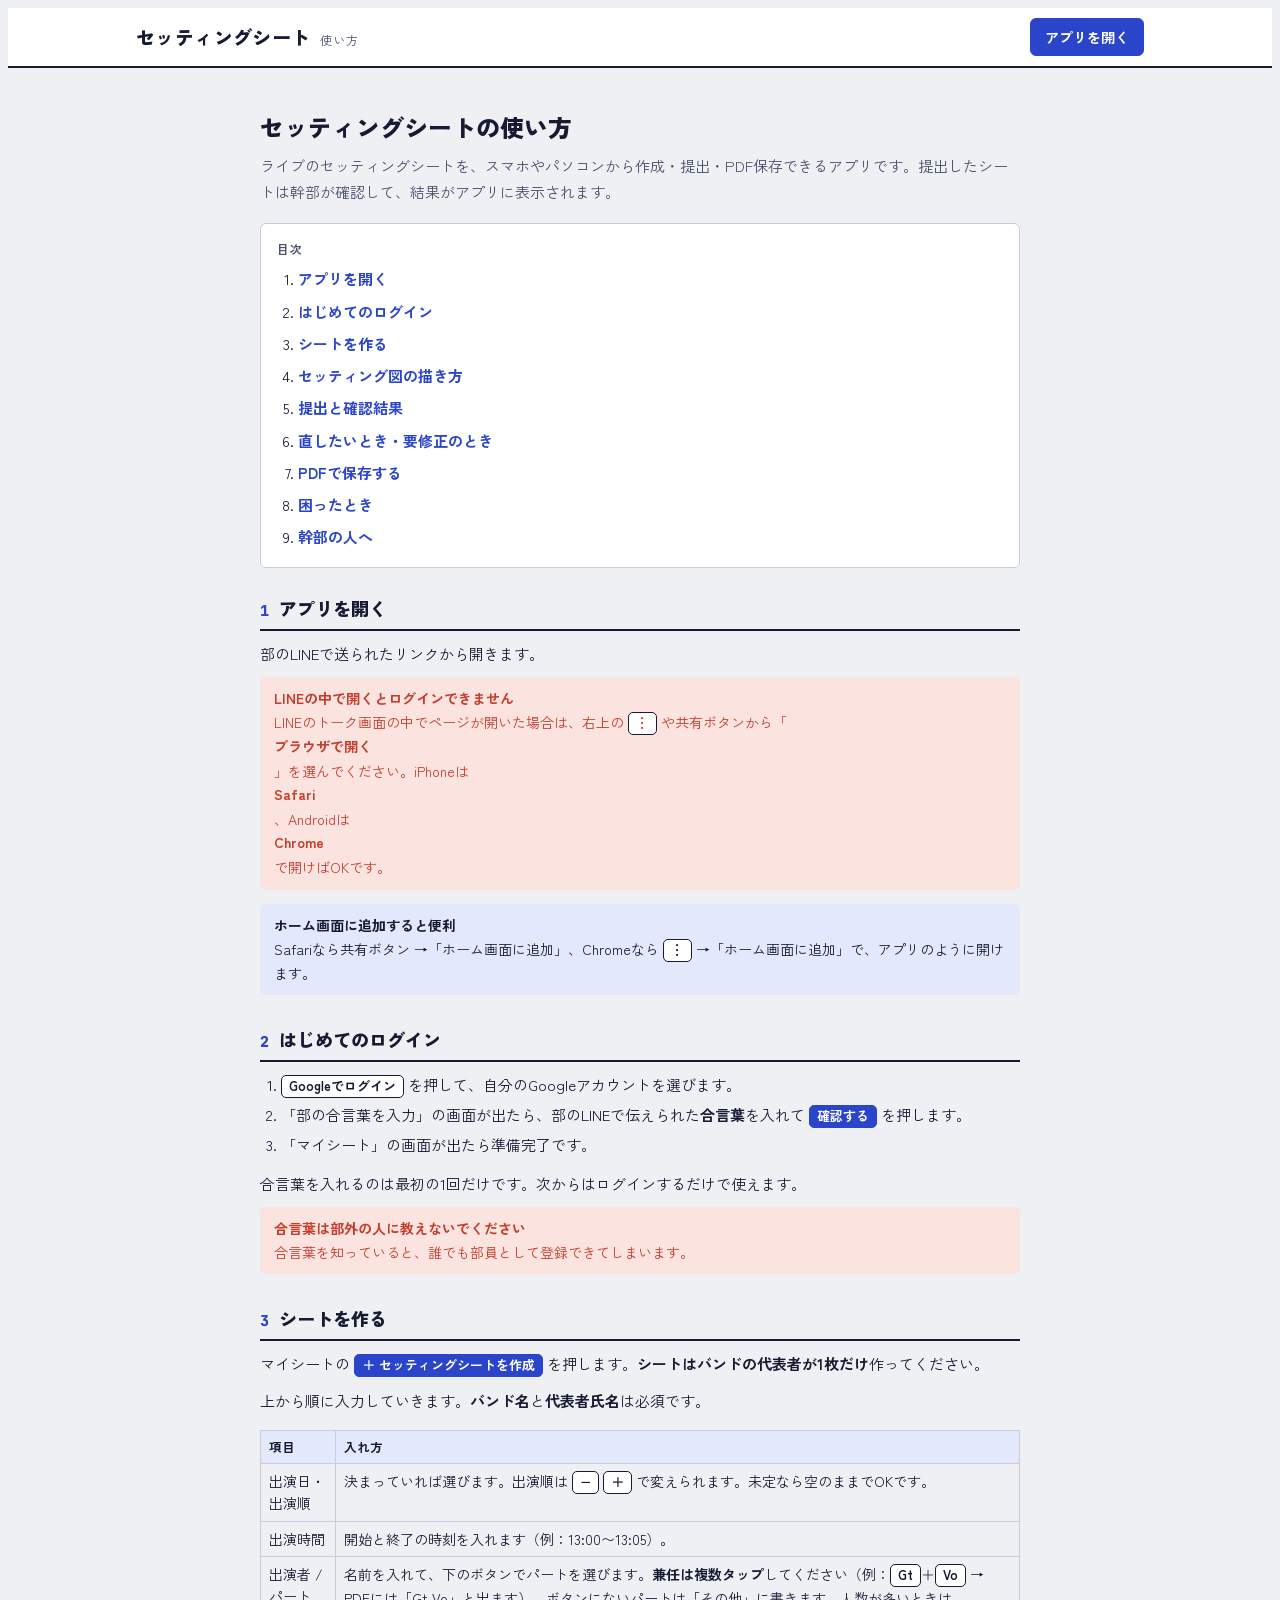
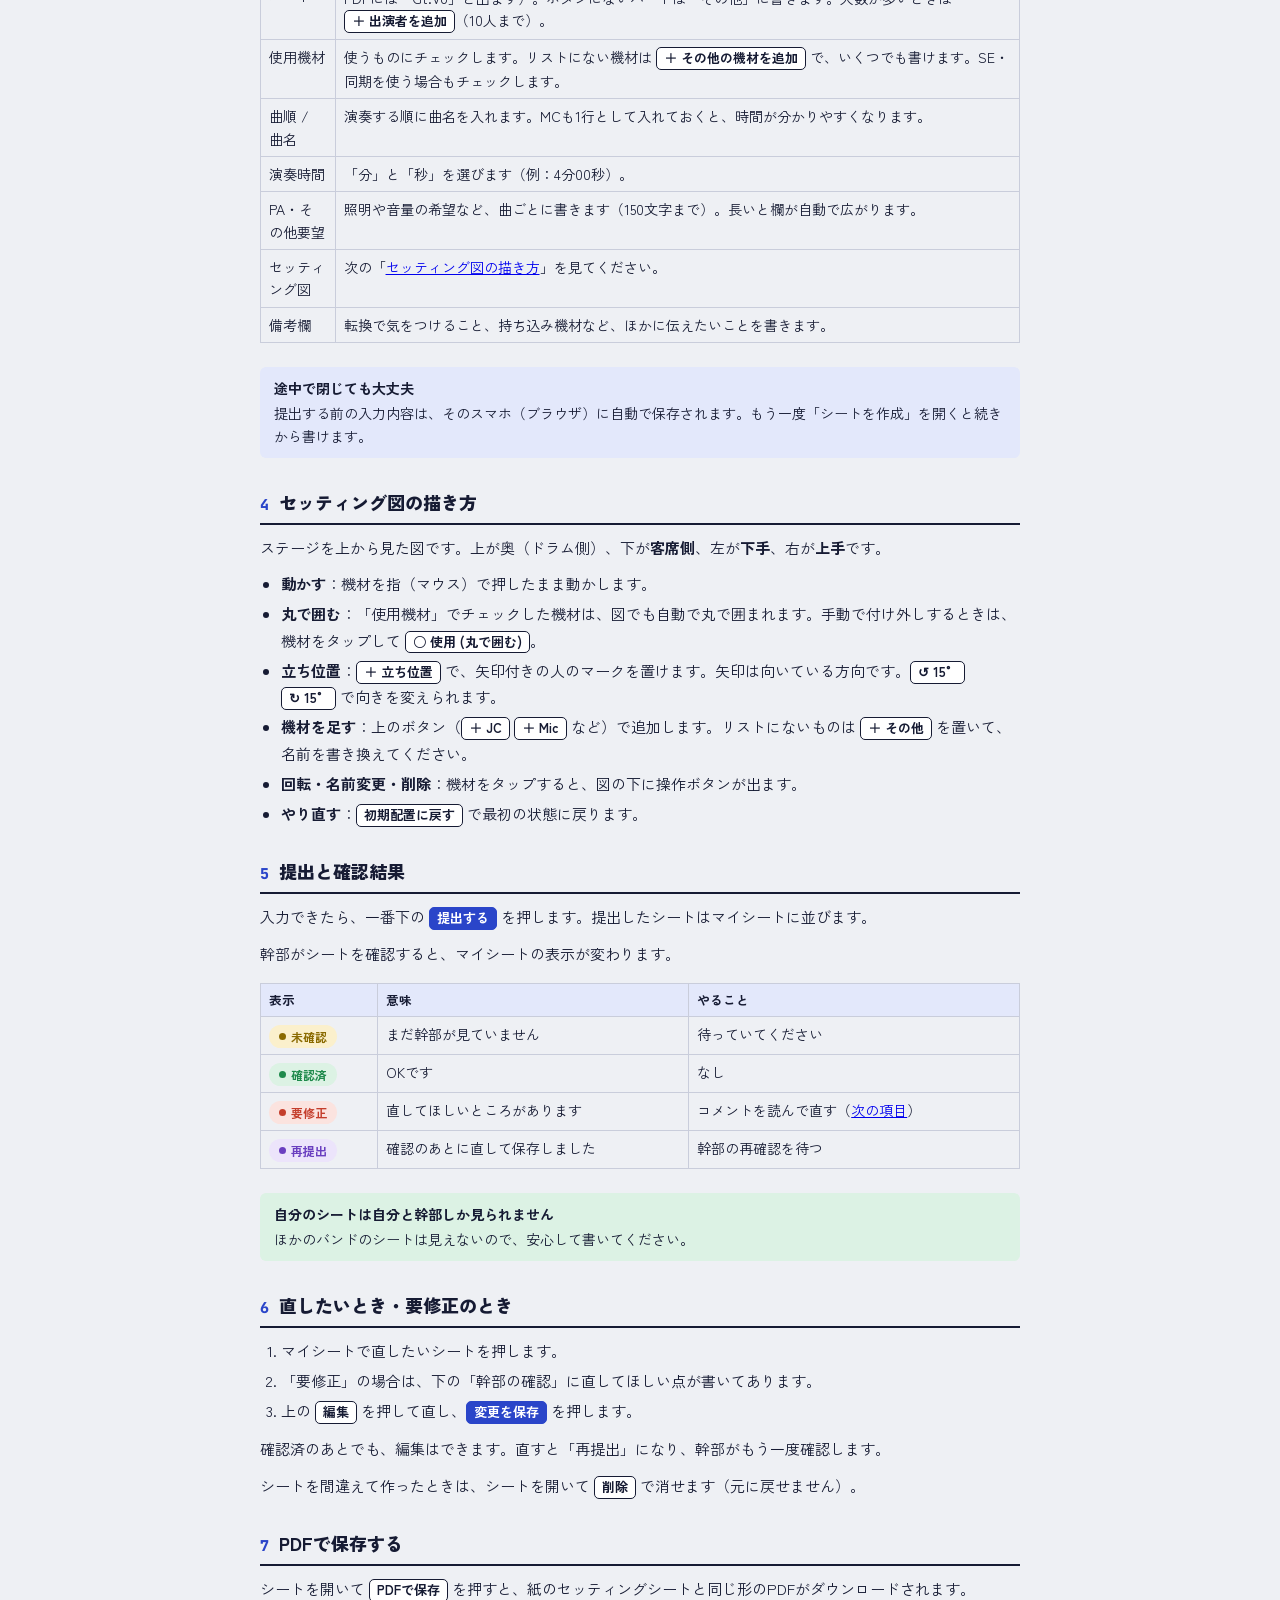
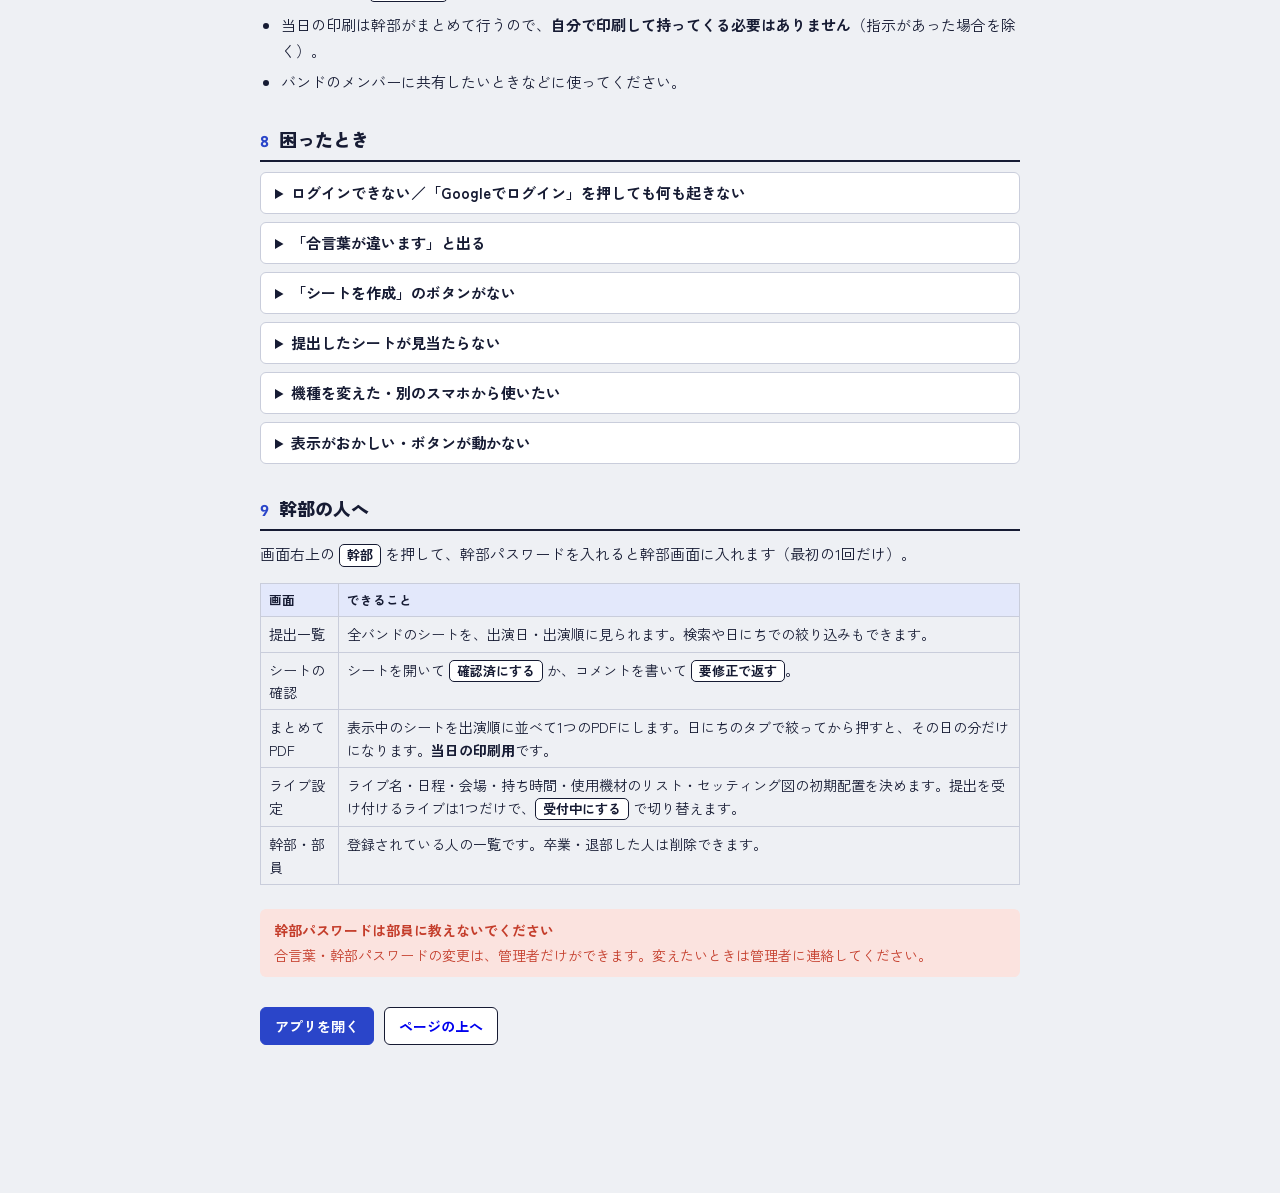
==== guide.html @ 2518b22a "使い方ページを追加 部員向けの使い方 (guide.html) を作り、ヘッダーとログイン画面からリンクした。  Co-Authored-By: Claude Opus 5.5 <noreply@an" ====
<!doctype html>
<html lang="ja">
<head>
<meta charset="utf-8">
<meta name="viewport" content="width=device-width, initial-scale=1, viewport-fit=cover">
<title>使い方 | 軽音セッティングシート</title>
<link rel="preconnect" href="https://fonts.googleapis.com">
<link rel="stylesheet" href="https://fonts.googleapis.com/css2?family=Zen+Kaku+Gothic+New:wght@400;500;700;900&family=JetBrains+Mono:wght@500;700&display=swap">
<link rel="stylesheet" href="style.css">
<style>
.guide { max-width: 760px; margin: 0 auto; padding-block: 20px 80px; }
.guide h1 { font-size: 24px; font-weight: 900; margin: 0 0 6px; text-wrap: balance; }
.guide .lead { color: var(--ink-2); margin: 0 0 18px; }
.toc { background: var(--paper); border: 1.5px solid var(--line); border-radius: var(--r); padding: 12px 16px; margin-bottom: 26px; }
.toc b { font-size: 12px; letter-spacing: .08em; color: var(--ink-2); }
.toc ol { margin: 6px 0 0; padding-left: 1.4em; display: grid; gap: 2px; }
.toc a { color: var(--accent); text-decoration: none; font-weight: 700; }
.guide section { margin-bottom: 30px; scroll-margin-top: 80px; }
.guide h2 { font-size: 18px; font-weight: 900; margin: 0 0 10px; padding-bottom: 6px; border-bottom: 2px solid var(--rule); display: flex; align-items: baseline; gap: 10px; }
.guide h2 .n { font-family: var(--font-num); color: var(--accent); font-size: 15px; }
.guide h3 { font-size: 15px; font-weight: 900; margin: 18px 0 6px; }
.guide p, .guide li { line-height: 1.75; }
.guide p { margin: 0 0 10px; }
.guide ul, .guide ol.steps { margin: 0 0 12px; padding-left: 1.4em; }
.guide li { margin-bottom: 4px; }
.ui { display: inline-block; border: 1.5px solid var(--rule); border-radius: 5px; padding: 0 7px; font-size: 13px; font-weight: 700; background: var(--paper); white-space: nowrap; line-height: 1.6; }
.ui.p { background: var(--accent); border-color: var(--accent); color: var(--accent-ink); }
.box { border-radius: var(--r); padding: 10px 14px; margin: 10px 0 14px; font-size: 14px; }
.box.warn { background: var(--fix-soft); color: var(--fix); }
.box.tip { background: var(--accent-soft); }
.box.ok { background: var(--ok-soft); }
.box b { display: block; margin-bottom: 2px; }
.box p, .box li { margin: 0; line-height: 1.65; }
table.g { width: 100%; border-collapse: collapse; font-size: 14px; margin: 6px 0 14px; }
table.g th, table.g td { border: 1px solid var(--line); padding: 6px 8px; text-align: left; vertical-align: top; }
table.g th { background: var(--accent-soft); font-size: 12.5px; white-space: nowrap; }
.tbl { overflow-x: auto; }
details.faq { background: var(--paper); border: 1.5px solid var(--line); border-radius: var(--r); padding: 8px 14px; margin-bottom: 8px; }
details.faq summary { font-weight: 700; cursor: pointer; }
details.faq p { margin: 8px 0 2px; }
.backtop { display: flex; gap: 10px; flex-wrap: wrap; margin-top: 30px; }
</style>
</head>
<body>
<header class="top">
  <div class="wrap">
    <a class="brand" href="./"><b>セッティングシート</b><span>使い方</span></a>
    <nav class="nav"><a class="btn primary" href="./">アプリを開く</a></nav>
  </div>
</header>
<main class="wrap">
<div class="guide">
  <h1>セッティングシートの使い方</h1>
  <p class="lead">ライブのセッティングシートを、スマホやパソコンから作成・提出・PDF保存できるアプリです。提出したシートは幹部が確認して、結果がアプリに表示されます。</p>

  <nav class="toc" aria-label="目次">
    <b>目次</b>
    <ol>
      <li><a href="#open">アプリを開く</a></li>
      <li><a href="#login">はじめてのログイン</a></li>
      <li><a href="#create">シートを作る</a></li>
      <li><a href="#stage">セッティング図の描き方</a></li>
      <li><a href="#submit">提出と確認結果</a></li>
      <li><a href="#fix">直したいとき・要修正のとき</a></li>
      <li><a href="#pdf">PDFで保存する</a></li>
      <li><a href="#faq">困ったとき</a></li>
      <li><a href="#admin">幹部の人へ</a></li>
    </ol>
  </nav>

  <section id="open">
    <h2><span class="n">1</span>アプリを開く</h2>
    <p>部のLINEで送られたリンクから開きます。</p>
    <div class="box warn"><b>LINEの中で開くとログインできません</b>
      <p>LINEのトーク画面の中でページが開いた場合は、右上の <span class="ui">︙</span> や共有ボタンから「<b>ブラウザで開く</b>」を選んでください。iPhoneは <b>Safari</b>、Androidは <b>Chrome</b> で開けばOKです。</p></div>
    <div class="box tip"><b>ホーム画面に追加すると便利</b>
      <p>Safariなら共有ボタン →「ホーム画面に追加」、Chromeなら <span class="ui">︙</span> →「ホーム画面に追加」で、アプリのように開けます。</p></div>
  </section>

  <section id="login">
    <h2><span class="n">2</span>はじめてのログイン</h2>
    <ol class="steps">
      <li><span class="ui">Googleでログイン</span> を押して、自分のGoogleアカウントを選びます。</li>
      <li>「部の合言葉を入力」の画面が出たら、部のLINEで伝えられた<b>合言葉</b>を入れて <span class="ui p">確認する</span> を押します。</li>
      <li>「マイシート」の画面が出たら準備完了です。</li>
    </ol>
    <p>合言葉を入れるのは最初の1回だけです。次からはログインするだけで使えます。</p>
    <div class="box warn"><b>合言葉は部外の人に教えないでください</b><p>合言葉を知っていると、誰でも部員として登録できてしまいます。</p></div>
  </section>

  <section id="create">
    <h2><span class="n">3</span>シートを作る</h2>
    <p>マイシートの <span class="ui p">＋ セッティングシートを作成</span> を押します。<b>シートはバンドの代表者が1枚だけ</b>作ってください。</p>
    <p>上から順に入力していきます。<b>バンド名</b>と<b>代表者氏名</b>は必須です。</p>

    <div class="tbl"><table class="g">
      <tr><th>項目</th><th>入れ方</th></tr>
      <tr><td>出演日・出演順</td><td>決まっていれば選びます。出演順は <span class="ui">−</span> <span class="ui">＋</span> で変えられます。未定なら空のままでOKです。</td></tr>
      <tr><td>出演時間</td><td>開始と終了の時刻を入れます（例：13:00〜13:05）。</td></tr>
      <tr><td>出演者 / パート</td><td>名前を入れて、下のボタンでパートを選びます。<b>兼任は複数タップ</b>してください（例：<span class="ui">Gt</span>＋<span class="ui">Vo</span> → PDFには「Gt.Vo」と出ます）。ボタンにないパートは「その他」に書きます。人数が多いときは <span class="ui">＋ 出演者を追加</span>（10人まで）。</td></tr>
      <tr><td>使用機材</td><td>使うものにチェックします。リストにない機材は <span class="ui">＋ その他の機材を追加</span> で、いくつでも書けます。SE・同期を使う場合もチェックします。</td></tr>
      <tr><td>曲順 / 曲名</td><td>演奏する順に曲名を入れます。MCも1行として入れておくと、時間が分かりやすくなります。</td></tr>
      <tr><td>演奏時間</td><td>「分」と「秒」を選びます（例：4分00秒）。</td></tr>
      <tr><td>PA・その他要望</td><td>照明や音量の希望など、曲ごとに書きます（150文字まで）。長いと欄が自動で広がります。</td></tr>
      <tr><td>セッティング図</td><td>次の「<a href="#stage">セッティング図の描き方</a>」を見てください。</td></tr>
      <tr><td>備考欄</td><td>転換で気をつけること、持ち込み機材など、ほかに伝えたいことを書きます。</td></tr>
    </table></div>

    <div class="box tip"><b>途中で閉じても大丈夫</b><p>提出する前の入力内容は、そのスマホ（ブラウザ）に自動で保存されます。もう一度「シートを作成」を開くと続きから書けます。</p></div>
  </section>

  <section id="stage">
    <h2><span class="n">4</span>セッティング図の描き方</h2>
    <p>ステージを上から見た図です。上が奥（ドラム側）、下が<b>客席側</b>、左が<b>下手</b>、右が<b>上手</b>です。</p>
    <ul>
      <li><b>動かす</b>：機材を指（マウス）で押したまま動かします。</li>
      <li><b>丸で囲む</b>：「使用機材」でチェックした機材は、図でも自動で丸で囲まれます。手動で付け外しするときは、機材をタップして <span class="ui">○ 使用 (丸で囲む)</span>。</li>
      <li><b>立ち位置</b>：<span class="ui">＋ 立ち位置</span> で、矢印付きの人のマークを置けます。矢印は向いている方向です。<span class="ui">↺ 15°</span> <span class="ui">↻ 15°</span> で向きを変えられます。</li>
      <li><b>機材を足す</b>：上のボタン（<span class="ui">＋ JC</span> <span class="ui">＋ Mic</span> など）で追加します。リストにないものは <span class="ui">＋ その他</span> を置いて、名前を書き換えてください。</li>
      <li><b>回転・名前変更・削除</b>：機材をタップすると、図の下に操作ボタンが出ます。</li>
      <li><b>やり直す</b>：<span class="ui">初期配置に戻す</span> で最初の状態に戻ります。</li>
    </ul>
  </section>

  <section id="submit">
    <h2><span class="n">5</span>提出と確認結果</h2>
    <p>入力できたら、一番下の <span class="ui p">提出する</span> を押します。提出したシートはマイシートに並びます。</p>
    <p>幹部がシートを確認すると、マイシートの表示が変わります。</p>
    <div class="tbl"><table class="g">
      <tr><th>表示</th><th>意味</th><th>やること</th></tr>
      <tr><td><span class="pill pending">未確認</span></td><td>まだ幹部が見ていません</td><td>待っていてください</td></tr>
      <tr><td><span class="pill ok">確認済</span></td><td>OKです</td><td>なし</td></tr>
      <tr><td><span class="pill fix">要修正</span></td><td>直してほしいところがあります</td><td>コメントを読んで直す（<a href="#fix">次の項目</a>）</td></tr>
      <tr><td><span class="pill resub">再提出</span></td><td>確認のあとに直して保存しました</td><td>幹部の再確認を待つ</td></tr>
    </table></div>
    <div class="box ok"><b>自分のシートは自分と幹部しか見られません</b><p>ほかのバンドのシートは見えないので、安心して書いてください。</p></div>
  </section>

  <section id="fix">
    <h2><span class="n">6</span>直したいとき・要修正のとき</h2>
    <ol class="steps">
      <li>マイシートで直したいシートを押します。</li>
      <li>「要修正」の場合は、下の「幹部の確認」に直してほしい点が書いてあります。</li>
      <li>上の <span class="ui">編集</span> を押して直し、<span class="ui p">変更を保存</span> を押します。</li>
    </ol>
    <p>確認済のあとでも、編集はできます。直すと「再提出」になり、幹部がもう一度確認します。</p>
    <p>シートを間違えて作ったときは、シートを開いて <span class="ui">削除</span> で消せます（元に戻せません）。</p>
  </section>

  <section id="pdf">
    <h2><span class="n">7</span>PDFで保存する</h2>
    <p>シートを開いて <span class="ui">PDFで保存</span> を押すと、紙のセッティングシートと同じ形のPDFがダウンロードされます。</p>
    <ul>
      <li>当日の印刷は幹部がまとめて行うので、<b>自分で印刷して持ってくる必要はありません</b>（指示があった場合を除く）。</li>
      <li>バンドのメンバーに共有したいときなどに使ってください。</li>
    </ul>
  </section>

  <section id="faq">
    <h2><span class="n">8</span>困ったとき</h2>
    <details class="faq"><summary>ログインできない／「Googleでログイン」を押しても何も起きない</summary>
      <p>LINEやInstagramの中で開いていませんか？ SafariかChromeで開き直してください。それでもだめなら、ブラウザのポップアップブロックを切ってください。</p></details>
    <details class="faq"><summary>「合言葉が違います」と出る</summary>
      <p>全角・半角や大文字・小文字が違うかもしれません。合言葉は幹部に確認してください。</p></details>
    <details class="faq"><summary>「シートを作成」のボタンがない</summary>
      <p>まだ提出を受け付けているライブがありません。幹部がライブを登録すると出てきます。</p></details>
    <details class="faq"><summary>提出したシートが見当たらない</summary>
      <p>シートを作ったときと同じGoogleアカウントでログインしているか確認してください。別のアカウントだと、自分のシートとして表示されません。</p></details>
    <details class="faq"><summary>機種を変えた・別のスマホから使いたい</summary>
      <p>同じGoogleアカウントでログインすれば、提出済みのシートはそのまま見られます。提出前の書きかけは、前のスマホにしか残っていません。</p></details>
    <details class="faq"><summary>表示がおかしい・ボタンが動かない</summary>
      <p>ページを再読み込みしてください。直らないときは、どの画面で何をしたらどうなったか、スクリーンショットを添えて幹部に教えてください。</p></details>
  </section>

  <section id="admin">
    <h2><span class="n">9</span>幹部の人へ</h2>
    <p>画面右上の <span class="ui">幹部</span> を押して、幹部パスワードを入れると幹部画面に入れます（最初の1回だけ）。</p>
    <div class="tbl"><table class="g">
      <tr><th>画面</th><th>できること</th></tr>
      <tr><td>提出一覧</td><td>全バンドのシートを、出演日・出演順に見られます。検索や日にちでの絞り込みもできます。</td></tr>
      <tr><td>シートの確認</td><td>シートを開いて <span class="ui">確認済にする</span> か、コメントを書いて <span class="ui">要修正で返す</span>。</td></tr>
      <tr><td>まとめてPDF</td><td>表示中のシートを出演順に並べて1つのPDFにします。日にちのタブで絞ってから押すと、その日の分だけになります。<b>当日の印刷用</b>です。</td></tr>
      <tr><td>ライブ設定</td><td>ライブ名・日程・会場・持ち時間・使用機材のリスト・セッティング図の初期配置を決めます。提出を受け付けるライブは1つだけで、<span class="ui">受付中にする</span> で切り替えます。</td></tr>
      <tr><td>幹部・部員</td><td>登録されている人の一覧です。卒業・退部した人は削除できます。</td></tr>
    </table></div>
    <div class="box warn"><b>幹部パスワードは部員に教えないでください</b><p>合言葉・幹部パスワードの変更は、管理者だけができます。変えたいときは管理者に連絡してください。</p></div>
  </section>

  <div class="backtop"><a class="btn primary" href="./">アプリを開く</a><a class="btn" href="#">ページの上へ</a></div>
</div>
</main>
</body>
</html>
---- style.css ----
/* Layout: 上部に固定ヘッダー、一覧(カード)/提出フォーム/シート詳細/ライブ設定を1カラムで切り替え。紙のシートの罫線をUIの骨格に流用 */
:root {
  --bg: #eef0f4;
  --paper: #ffffff;
  --ink: #161b33;
  --ink-2: #4a5170;
  --line: #c9cddb;
  --rule: #161b33;
  --accent: #2a45c9;
  --accent-ink: #ffffff;
  --accent-soft: #e3e8fb;
  --tape: #f2c230;
  --ok: #1f8a4c;  --ok-soft: #dcf2e4;
  --fix: #c43d2b; --fix-soft: #fbe3df;
  --wait: #8a6a00; --wait-soft: #fbf0cc;
  --resub: #6a3fc0; --resub-soft: #ece4fb;
  --font-body: "Zen Kaku Gothic New", "Hiragino Sans", "Yu Gothic", "Meiryo", sans-serif;
  --font-num: "JetBrains Mono", ui-monospace, "SFMono-Regular", Menlo, monospace;
  --r: 6px;
}
@media (prefers-color-scheme: dark) { :root:not([data-theme="light"]) {
  --bg: #10131f; --paper: #191d2d; --ink: #e8eaf4; --ink-2: #a3a9c4; --line: #33395a; --rule: #8d94b8;
  --accent: #7d93ff; --accent-ink: #0d1020; --accent-soft: #252c52; --tape: #e8b923;
  --ok: #5fd08f; --ok-soft: #173826; --fix: #ff8a78; --fix-soft: #43201b;
  --wait: #f0cc5a; --wait-soft: #3a3115; --resub: #b79bff; --resub-soft: #2d2350;
  color-scheme: dark;
} }
:root[data-theme="dark"] {
  --bg: #10131f; --paper: #191d2d; --ink: #e8eaf4; --ink-2: #a3a9c4; --line: #33395a; --rule: #8d94b8;
  --accent: #7d93ff; --accent-ink: #0d1020; --accent-soft: #252c52; --tape: #e8b923;
  --ok: #5fd08f; --ok-soft: #173826; --fix: #ff8a78; --fix-soft: #43201b;
  --wait: #f0cc5a; --wait-soft: #3a3115; --resub: #b79bff; --resub-soft: #2d2350;
  color-scheme: dark;
}
* { box-sizing: border-box; }
body { background: var(--bg); color: var(--ink); font-family: var(--font-body); font-size: 15px; line-height: 1.6; }
body::before { content: ""; position: fixed; inset: 0 0 auto; height: env(safe-area-inset-top, 0px); z-index: 10; background: var(--paper); }
button, input, select, textarea { font: inherit; color: inherit; }
:focus-visible { outline: 2px solid var(--accent); outline-offset: 2px; }
@media (prefers-reduced-motion: reduce) { * { transition: none !important; animation: none !important; } }

.wrap { max-width: 1040px; margin: 0 auto; padding-left: max(16px, env(safe-area-inset-left, 0px)); padding-right: max(16px, env(safe-area-inset-right, 0px)); }
header.top { position: sticky; top: env(safe-area-inset-top, 0px); z-index: 5; background: var(--paper); border-bottom: 2px solid var(--rule); }
header.top .wrap { display: flex; align-items: center; gap: 12px; padding-block: 10px; flex-wrap: wrap; }
.brand { display: flex; align-items: baseline; gap: 10px; text-decoration: none; color: inherit; margin-right: auto; min-width: 0; flex-wrap: wrap; }
.brand b { font-weight: 900; font-size: 19px; letter-spacing: .02em; }
.brand span { font-size: 12px; color: var(--ink-2); letter-spacing: .08em; }
.tape { display: inline-block; background: var(--tape); color: #1a1500; font-weight: 700; font-size: 12px; padding: 1px 8px; transform: rotate(-2deg); letter-spacing: .06em; }
.nav { display: flex; gap: 6px; flex-wrap: wrap; align-items: center; }
header.top.admin { border-bottom: 4px solid var(--tape); }
.login { max-width: 420px; margin: 24px auto; background: var(--paper); border: 2px solid var(--rule); border-radius: var(--r); padding: 22px; display: grid; gap: 14px; }
.login h1 { margin: 0; font-size: 20px; font-weight: 900; }
.login p { margin: 0; color: var(--ink-2); font-size: 14px; }
.login .msg { color: var(--fix); font-size: 13px; min-height: 1.2em; }
.pwbox { display: grid; grid-template-columns: repeat(2, minmax(0, 1fr)) auto; gap: 10px; align-items: end; }
@media (max-width: 560px) { .pwbox { grid-template-columns: 1fr; } }

.btn { display: inline-flex; align-items: center; justify-content: center; gap: 6px; border: 1.5px solid var(--rule); background: var(--paper); border-radius: var(--r); padding: 7px 14px; cursor: pointer; font-weight: 700; font-size: 14px; text-decoration: none; white-space: nowrap; }
.btn:hover { background: var(--accent-soft); }
.btn.primary { background: var(--accent); border-color: var(--accent); color: var(--accent-ink); }
.btn.primary:hover { filter: brightness(1.08); }
.btn.danger { border-color: var(--fix); color: var(--fix); }
.btn.small { padding: 4px 10px; font-size: 13px; }
.btn:disabled { opacity: .5; cursor: not-allowed; }
.btn.ghost { border-color: transparent; background: transparent; }
.btn.ghost:hover { background: var(--accent-soft); }
.btn[aria-pressed="true"] { background: var(--ink); color: var(--paper); }

main { padding-block: 20px 60px; }
.notice { border: 1.5px dashed var(--line); background: var(--paper); border-radius: var(--r); padding: 12px 14px; color: var(--ink-2); font-size: 14px; }
.notice.warn { border-color: var(--fix); color: var(--fix); }

/* --- 一覧 --- */
.livebar { display: flex; flex-wrap: wrap; gap: 8px 16px; align-items: flex-end; margin-bottom: 16px; }
.livebar h1 { margin: 0; font-size: 24px; font-weight: 900; text-wrap: balance; }
.livebar .sub { color: var(--ink-2); font-size: 13px; }
.livebar .sp { margin-right: auto; }
.livebar select { max-width: 100%; }
.summary { display: grid; grid-template-columns: repeat(4, minmax(0, 1fr)); gap: 10px; margin-bottom: 18px; }
.stat { background: var(--paper); border: 1.5px solid var(--line); border-radius: var(--r); padding: 10px 14px; }
.stat .n { font-family: var(--font-num); font-size: 26px; font-weight: 700; line-height: 1.1; font-variant-numeric: tabular-nums; }
.stat .l { font-size: 12px; color: var(--ink-2); letter-spacing: .06em; }
.toolbar { display: flex; gap: 10px; align-items: center; flex-wrap: wrap; margin-bottom: 14px; }
.tabs { display: flex; border: 1.5px solid var(--rule); border-radius: var(--r); overflow: hidden; flex-wrap: wrap; }
.tabs button { border: 0; background: var(--paper); padding: 6px 14px; cursor: pointer; font-weight: 700; font-size: 14px; border-right: 1.5px solid var(--rule); }
.tabs button:last-child { border-right: 0; }
.tabs button[aria-pressed="true"] { background: var(--ink); color: var(--paper); }
.search { flex: 1 1 180px; min-width: 0; border: 1.5px solid var(--line); background: var(--paper); border-radius: var(--r); padding: 6px 10px; }
.daygroup { margin-bottom: 22px; }
.daygroup h2 { font-size: 15px; font-weight: 900; margin: 0 0 8px; display: flex; align-items: center; gap: 10px; }
.daygroup h2 small { font-weight: 500; color: var(--ink-2); font-size: 12px; }
.rows { display: grid; gap: 8px; }
.row { display: grid; grid-template-columns: 58px minmax(0, 1fr) auto; gap: 12px; align-items: center; background: var(--paper); border: 1.5px solid var(--line); border-radius: var(--r); padding: 10px 14px; cursor: pointer; text-align: left; width: 100%; }
.row:hover { border-color: var(--accent); }
.row .ord { font-family: var(--font-num); font-weight: 700; font-size: 20px; text-align: center; border-right: 1.5px solid var(--line); padding-right: 10px; font-variant-numeric: tabular-nums; }
.row .ord small { display: block; font-size: 10px; font-family: var(--font-body); color: var(--ink-2); font-weight: 500; }
.row .main { min-width: 0; }
.row .name { font-weight: 700; font-size: 16px; overflow-wrap: anywhere; }
.row .meta { font-size: 12.5px; color: var(--ink-2); display: flex; gap: 12px; flex-wrap: wrap; }
.row .meta .num { font-family: var(--font-num); }
.pill { display: inline-flex; align-items: center; gap: 5px; font-size: 12px; font-weight: 700; padding: 2px 10px; border-radius: 999px; white-space: nowrap; }
.pill::before { content: ""; width: 7px; height: 7px; border-radius: 50%; background: currentColor; }
.pill.ok { color: var(--ok); background: var(--ok-soft); }
.pill.fix { color: var(--fix); background: var(--fix-soft); }
.pill.pending { color: var(--wait); background: var(--wait-soft); }
.pill.resub { color: var(--resub); background: var(--resub-soft); }
.pill.open { color: var(--accent); background: var(--accent-soft); }
.mine { font-size: 11px; font-weight: 700; color: var(--accent); border: 1px solid var(--accent); border-radius: 4px; padding: 0 5px; }
.empty { text-align: center; padding: 48px 16px; background: var(--paper); border: 1.5px dashed var(--line); border-radius: var(--r); }
.empty h3 { margin: 0 0 6px; font-size: 18px; }
.empty p { margin: 0 0 16px; color: var(--ink-2); }

/* --- シート(フォーム・詳細共通) --- */
.sheet { background: var(--paper); border: 2px solid var(--rule); border-radius: 2px; }
.sec { border-bottom: 2px solid var(--rule); }
.sec:last-child { border-bottom: 0; }
.sec-h { display: flex; align-items: center; justify-content: space-between; gap: 10px; padding: 6px 14px; background: var(--accent-soft); border-bottom: 1.5px solid var(--rule); font-weight: 900; font-size: 14px; letter-spacing: .04em; }
.sec-h small { font-weight: 500; color: var(--ink-2); letter-spacing: 0; }
.sec-b { padding: 14px; }
.sheet-title { display: flex; justify-content: space-between; align-items: baseline; gap: 10px; padding: 12px 14px; border-bottom: 2px solid var(--rule); flex-wrap: wrap; }
.sheet-title h1 { margin: 0; font-size: 20px; font-weight: 900; text-wrap: balance; }
.sheet-title .venue { font-size: 12px; color: var(--ink-2); }

.grid { display: grid; gap: 12px; }
.g-head { grid-template-columns: 2fr 1.4fr 1fr 1fr 1.8fr; }
.g-live { grid-template-columns: 1.4fr 1.4fr 1.2fr; }
.field { display: grid; gap: 3px; min-width: 0; align-content: start; }
.field > span { font-size: 12px; font-weight: 700; color: var(--ink-2); letter-spacing: .04em; }
.field > span em { color: var(--fix); font-style: normal; }
.field > small { font-size: 11.5px; color: var(--ink-2); }
.in { width: 100%; min-width: 0; border: 1.5px solid var(--line); background: var(--bg); border-radius: 4px; padding: 6px 8px; }
.in:focus { border-color: var(--accent); background: var(--paper); outline: none; }
.timepair { display: flex; align-items: center; gap: 6px; }
.timepair .in { font-family: var(--font-num); }
textarea.in { resize: vertical; min-height: 64px; }

.two { display: grid; grid-template-columns: minmax(0, 1fr) minmax(0, 1.25fr); }
.two > .sec { border-bottom: 0; }
.two > .sec:first-child { border-right: 2px solid var(--rule); }

.lines { display: grid; }
.line { display: grid; gap: 6px; padding: 4px 0; border-bottom: 1px solid var(--line); align-items: center; }
.line:last-child { border-bottom: 0; }
.line.member { grid-template-columns: 22px minmax(0, 1.6fr) minmax(0, 1fr) 28px; }
.line.song { grid-template-columns: 22px minmax(0, 1.4fr) 78px minmax(0, 2fr) 28px; }
.line .no { font-family: var(--font-num); font-size: 12px; color: var(--ink-2); text-align: right; }
.line .in { background: transparent; border-color: transparent; }
.line .in:hover { border-color: var(--line); }
.line .in:focus { border-color: var(--accent); background: var(--paper); }
.line .in.t { font-family: var(--font-num); text-align: center; }
.line .x { border: 0; background: none; cursor: pointer; color: var(--ink-2); font-size: 18px; line-height: 1; border-radius: 4px; padding: 2px; }
.line .x:hover { color: var(--fix); background: var(--fix-soft); }
.linehead { font-size: 11px; font-weight: 700; color: var(--ink-2); letter-spacing: .06em; border-bottom: 1.5px solid var(--rule); padding-bottom: 4px; }
.addline { margin-top: 8px; }

.gear { display: grid; grid-template-columns: repeat(2, minmax(0, 1fr)); gap: 6px 14px; }
.chk { display: flex; align-items: center; gap: 8px; padding: 5px 8px; border: 1.5px solid var(--line); border-radius: 4px; cursor: pointer; user-select: none; min-width: 0; }
.chk input[type="checkbox"] { width: 17px; height: 17px; accent-color: var(--accent); flex: none; margin: 0; }
.chk:has(input:checked) { border-color: var(--accent); background: var(--accent-soft); font-weight: 700; }
.chk .in { padding: 2px 6px; background: transparent; }
.gear-note { grid-column: 1 / -1; font-size: 12px; color: var(--ink-2); text-align: center; border-block: 1px dashed var(--line); padding: 3px; }
.gearedit { display: grid; grid-template-columns: repeat(2, minmax(0, 1fr)); gap: 6px 14px; }
.gearedit .in { font-size: 14px; }

.timebar { display: flex; flex-wrap: wrap; gap: 6px 16px; align-items: center; margin-top: 10px; font-size: 13px; }
.timebar .num { font-family: var(--font-num); font-weight: 700; font-variant-numeric: tabular-nums; }
.timebar .over { color: var(--fix); font-weight: 700; }

/* --- セッティング図 --- */
.stage-wrap { display: grid; gap: 10px; }
.stage { position: relative; width: 100%; aspect-ratio: 670 / 260; max-width: 100%; border: 1.5px solid var(--rule); border-radius: 2px; background:
  linear-gradient(var(--line) 1px, transparent 1px) 0 0 / 5% 12.5%,
  linear-gradient(90deg, var(--line) 1px, transparent 1px) 0 0 / 5% 12.5%, var(--paper);
  container-type: inline-size; overflow: hidden; touch-action: none; }
.stage .side { position: absolute; top: 4px; font-size: 1.8cqw; color: var(--ink-2); }
.stage .side.l { left: 6px; } .stage .side.r { right: 6px; }
.stage .front { position: absolute; left: 0; right: 0; bottom: 3px; text-align: center; font-size: 1.6cqw; letter-spacing: .3em; color: var(--ink-2); }
.item { position: absolute; transform: translate(-50%, -50%) rotate(var(--rot, 0deg)); display: flex; align-items: center; justify-content: center; text-align: center; border: 1.5px solid var(--ink); background: var(--paper); color: var(--ink); font-size: 1.9cqw; line-height: 1.1; padding: 0 .4cqw; white-space: nowrap; user-select: none; }
.item.used::after { content: ""; position: absolute; left: -12%; right: -12%; top: -30%; bottom: -30%; border: .35cqw solid var(--ink); border-radius: 50%; pointer-events: none; }
.item.mic { border-radius: 50%; font-size: 1.5cqw; }
.item.memo { border-style: dashed; }
.item.person { border: 0; background: transparent; flex-direction: column; justify-content: flex-start; padding: 0; }
.item.person svg { width: 100%; height: auto; display: block; overflow: visible; }
.item.person b { font-size: 1.4cqw; font-weight: 700; margin-top: .2cqw; }
.stage.edit .item { cursor: grab; }
.stage.edit .item.sel { outline: 2.5px solid var(--accent); outline-offset: 2px; }
.palette { display: flex; flex-wrap: wrap; gap: 6px; }
.palette .btn { font-size: 12.5px; padding: 3px 9px; }
.seltools { display: flex; flex-wrap: wrap; gap: 6px; align-items: center; font-size: 13px; min-height: 34px; }
.seltools .in { width: 140px; }
.hint { font-size: 12px; color: var(--ink-2); }

.formbar { display: flex; gap: 10px; justify-content: flex-end; align-items: center; flex-wrap: wrap; margin-top: 16px; }
.formbar .msg { margin-right: auto; font-size: 13px; color: var(--fix); }

/* --- 詳細 --- */
.detail-top { display: flex; gap: 10px; align-items: center; flex-wrap: wrap; margin-bottom: 14px; }
.detail-top .sp { margin-right: auto; }
.kv { display: grid; grid-template-columns: repeat(4, minmax(0, 1fr)); gap: 0; }
.kv > div { padding: 8px 14px; border-right: 1px solid var(--line); min-width: 0; }
.kv > div:last-child { border-right: 0; }
.kv dt { font-size: 11px; color: var(--ink-2); font-weight: 700; letter-spacing: .06em; }
.kv dd { margin: 0; font-weight: 700; overflow-wrap: anywhere; }
.kv dd.num { font-family: var(--font-num); }
table.t { width: 100%; border-collapse: collapse; font-size: 14px; }
table.t th { text-align: left; font-size: 11px; color: var(--ink-2); letter-spacing: .06em; border-bottom: 1.5px solid var(--rule); padding: 4px 6px; }
table.t td { border-bottom: 1px solid var(--line); padding: 6px; vertical-align: top; overflow-wrap: anywhere; }
table.t td.num { font-family: var(--font-num); white-space: nowrap; text-align: center; }
.gearlist { display: flex; flex-wrap: wrap; gap: 6px; }
.gtag { border: 1.5px solid var(--accent); background: var(--accent-soft); border-radius: 4px; padding: 1px 8px; font-weight: 700; font-size: 13px; }
.gtag.off { border-color: var(--line); background: transparent; color: var(--ink-2); font-weight: 400; text-decoration: line-through; opacity: .6; }

.review { margin-top: 16px; background: var(--paper); border: 2px solid var(--rule); border-radius: var(--r); padding: 14px; display: grid; gap: 10px; }
.review h3 { margin: 0; font-size: 15px; font-weight: 900; display: flex; align-items: center; gap: 10px; }
.review .comment { white-space: pre-wrap; background: var(--bg); border-radius: 4px; padding: 8px 10px; font-size: 14px; }
.review .actions { display: flex; gap: 8px; flex-wrap: wrap; }
.btn.okb { border-color: var(--ok); color: var(--ok); }
.btn.fixb { border-color: var(--fix); color: var(--fix); }
.confirm { display: flex; gap: 8px; align-items: center; flex-wrap: wrap; background: var(--fix-soft); color: var(--fix); padding: 8px 12px; border-radius: var(--r); font-size: 14px; font-weight: 700; }

/* --- ライブ設定 --- */
.livelist { display: grid; gap: 8px; margin-bottom: 18px; }
.liveitem { display: flex; gap: 10px; align-items: center; flex-wrap: wrap; background: var(--paper); border: 1.5px solid var(--line); border-radius: var(--r); padding: 10px 14px; }
.liveitem.cur { border-color: var(--accent); }
.liveitem .nm { font-weight: 700; margin-right: auto; min-width: 0; overflow-wrap: anywhere; }
.liveitem .nm small { display: block; font-weight: 400; color: var(--ink-2); font-size: 12.5px; }

.toast { position: fixed; left: 50%; bottom: calc(20px + env(safe-area-inset-bottom, 0px)); transform: translateX(-50%); background: var(--ink); color: var(--paper); padding: 9px 18px; border-radius: 999px; font-weight: 700; font-size: 14px; z-index: 20; max-width: calc(100% - 32px); }

/* 印刷用(PDF生成専用・常に明色) */
#printroot { position: fixed; left: -12000px; top: 0; width: 794px; background: #fff; color: #000; font-family: var(--font-body); }
.pp { width: 794px; height: 1123px; padding: 30px 76px 36px 68px; position: relative; background: #fff; color: #000; font-size: 13.5px; line-height: 1.3; }
.pp h1 { text-align: center; font-size: 15px; font-weight: 500; margin: 0 0 18px; }
.pp h1 span { border-bottom: 1px solid #000; padding-bottom: 1px; }
.pp table { border-collapse: collapse; width: 100%; table-layout: fixed; }
.pp td { border: 1px solid #000; padding: 0 4px; height: 24px; font-weight: 400; overflow: hidden; white-space: nowrap; text-align: center; vertical-align: middle; }
.pp td.l { text-align: left; }
.pp td.sm { font-size: 10px; text-overflow: ellipsis; }
.pp td.pa { font-size: 12px; }
.pp .thick { border: 2.5px solid #000; }
.pp .gap { height: 16px; }
.pp .flex { display: flex; justify-content: space-between; align-items: flex-start; }
.pp .box { border: 2.5px solid #000; position: relative; }
.pp .box .cap { position: absolute; left: 3px; top: 1px; font-size: 13.5px; z-index: 1; border-bottom: 1px solid #000; line-height: 1.2; }
.pp .stage { border: 0; background: #fff; aspect-ratio: auto; height: 230px; --ink: #000; --paper: #fff; --ink-2: #555; }
.pp .stage .side, .pp .stage .front { display: none; }
.pp .cb { display: inline-block; width: 15px; height: 15px; vertical-align: middle; position: relative; }
.pp .cb.on { background: #111; border-radius: 3px; }
.pp .cb.on::after { content: ""; position: absolute; left: 4.5px; top: 1.5px; width: 4px; height: 8px; border: solid #fff; border-width: 0 2.2px 2.2px 0; transform: rotate(42deg); }
.pp .cb.off { border: 1px solid #555; width: 12px; height: 12px; }
.pp .foot { position: absolute; left: 68px; right: 40px; bottom: 30px; display: flex; justify-content: space-between; font-size: 13.5px; }

@media (max-width: 760px) {
  .g-head, .g-live { grid-template-columns: 1fr 1fr; }
  .g-head .wide, .g-live .wide { grid-column: 1 / -1; }
  .two { grid-template-columns: 1fr; }
  .two > .sec:first-child { border-right: 0; border-bottom: 2px solid var(--rule); }
  .summary { grid-template-columns: repeat(2, minmax(0, 1fr)); }
  .kv { grid-template-columns: repeat(2, minmax(0, 1fr)); }
  .kv > div:nth-child(2) { border-right: 0; }
  .kv > div:nth-child(-n+2) { border-bottom: 1px solid var(--line); }
  .line.song { grid-template-columns: 22px minmax(0, 1fr) 70px 28px; }
  .line.song .pa { grid-column: 2 / 4; }
  .line.song .x { grid-row: 1; grid-column: 4; }
}
@media (max-width: 440px) {
  .gear { grid-template-columns: 1fr; }
  .row { grid-template-columns: 46px minmax(0, 1fr); }
  .row .pill { grid-column: 2; justify-self: start; }
}

/* ログイン・ユーザー表示 */
.userchip { display: inline-flex; align-items: center; gap: 6px; font-size: 12.5px; color: var(--ink-2); }
.userchip img { width: 24px; height: 24px; border-radius: 50%; }
.memberlist { display: grid; gap: 6px; }
.memberlist .liveitem { padding: 6px 12px; }
.gbtn { display: inline-flex; align-items: center; justify-content: center; gap: 10px; border: 1.5px solid var(--rule); background: var(--paper); border-radius: var(--r); padding: 10px 16px; font-weight: 700; cursor: pointer; }
.gbtn:hover { background: var(--accent-soft); }
.gbtn svg { width: 18px; height: 18px; }

/* その他の機材・機材リスト編集 */
.extras { grid-column: 1 / -1; display: grid; gap: 6px; justify-items: start; }
.extras .gear-note { justify-self: stretch; }
.xrow { display: grid; grid-template-columns: auto minmax(0, 1fr) 28px; gap: 6px; align-items: center; width: 100%; }
.xlabel { font-size: 12px; font-weight: 700; color: var(--ink-2); min-width: 3.2em; text-align: right; font-variant-numeric: tabular-nums; }
.xrow .x, .datechip .x { border: 0; background: none; cursor: pointer; color: var(--ink-2); font-size: 18px; line-height: 1; border-radius: 4px; padding: 2px; }
.xrow .x:hover, .datechip .x:hover { color: var(--fix); background: var(--fix-soft); }
@media (max-width: 560px) { .gearedit { grid-template-columns: 1fr; } }

/* 日程の入力 */
.datepick { display: flex; gap: 8px; flex-wrap: wrap; align-items: center; }
.datepick .in { width: auto; font-family: var(--font-num); }
.datechips { display: flex; flex-wrap: wrap; gap: 6px; margin-top: 8px; }
.datechip { display: inline-flex; align-items: center; gap: 6px; border: 1.5px solid var(--accent); background: var(--accent-soft); border-radius: 999px; padding: 2px 4px 2px 12px; font-size: 14px; }
.datechip b { font-size: 12px; color: var(--accent); }

/* 見出し欄: 3列 (バンド名は2列分) */
.g-head { grid-template-columns: repeat(3, minmax(0, 1fr)); }
.g-head .span2 { grid-column: span 2; }
.timepair { min-width: 0; }
.timepair .in { flex: 1 1 0; min-width: 0; width: auto; padding-inline: 6px; }

/* −/＋ボタン */
.stepper { display: flex; align-items: center; gap: 4px; min-width: 0; }
.stepper .in { width: 3.6em; flex: none; text-align: center; font-family: var(--font-num); padding-inline: 4px; }
.stepper .unit { font-size: 13px; color: var(--ink-2); }
.stp { width: 30px; height: 30px; flex: none; border: 1.5px solid var(--rule); background: var(--paper); border-radius: 50%; cursor: pointer; font-weight: 700; font-size: 16px; line-height: 1; display: inline-flex; align-items: center; justify-content: center; touch-action: manipulation; user-select: none; }
.stp:hover { background: var(--accent-soft); }
.stp:active { background: var(--accent); color: var(--accent-ink); border-color: var(--accent); }
.stepper.t .stp { width: 26px; height: 26px; font-size: 14px; }
.stepper.t .in { width: 3.4em; }

/* 出演者: 名前の下にパートのボタン */
.line.member { grid-template-columns: 22px minmax(0, 1fr) 28px; }
.line.member.linehead { grid-template-columns: 22px minmax(0, 1fr) 28px; }
.parts { grid-column: 2 / 3; display: flex; flex-wrap: wrap; gap: 4px; align-items: center; }
.pchip { border: 1.5px solid var(--line); background: var(--paper); border-radius: 999px; padding: 1px 10px; font-size: 12.5px; font-weight: 700; cursor: pointer; color: var(--ink-2); }
.pchip:hover { border-color: var(--accent); }
.pchip[aria-pressed="true"] { background: var(--accent); border-color: var(--accent); color: var(--accent-ink); }
.parts .pother { width: 7em; flex: none; padding: 2px 6px; font-size: 13px; border-color: var(--line); }

/* 曲: 時間の欄に−/＋ */
.line.song { grid-template-columns: 22px minmax(0, 1.3fr) 108px minmax(0, 2fr) 28px; }

/* 演奏時間・持ち時間・残り時間 */
.timebar { display: grid; grid-template-columns: repeat(3, minmax(0, 1fr)); gap: 8px; margin-top: 12px; }
.tstat { border: 1.5px solid var(--line); border-radius: var(--r); padding: 6px 10px; display: grid; gap: 0; }
.tstat span { font-size: 11.5px; color: var(--ink-2); font-weight: 700; }
.tstat span small { font-weight: 400; }
.tstat b { font-family: var(--font-num); font-size: 20px; font-variant-numeric: tabular-nums; }
.tstat.over { border-color: var(--fix); background: var(--fix-soft); }
.tstat.over b, .tstat.over span { color: var(--fix); }
.tmeter { grid-column: 1 / -1; height: 8px; background: var(--bg); border-radius: 999px; overflow: hidden; border: 1px solid var(--line); }
.tmeter i { display: block; height: 100%; background: var(--ok); border-radius: 999px; }
.tmeter.over i { background: var(--fix); }
.tnote { grid-column: 1 / -1; font-size: 12.5px; }
.timebar .over.tnote { color: var(--fix); font-weight: 700; }

@media (max-width: 760px) {
  .g-head { grid-template-columns: repeat(2, minmax(0, 1fr)); }
  .g-head .span2 { grid-column: 1 / -1; }
  .line.song { grid-template-columns: 22px minmax(0, 1fr) 108px 28px; }
  .line.song .pa { grid-column: 2 / 4; }
  .line.song .x { grid-row: 1; grid-column: 4; }
}
@media (max-width: 440px) {
  .g-head { grid-template-columns: 1fr; }
  .timebar { grid-template-columns: 1fr 1fr 1fr; gap: 6px; }
  .tstat b { font-size: 16px; }
}

/* 曲の時間 (分:秒) */
.line.song .in.t { min-width: 0; padding-inline: 4px; }
.songtime { display: flex; align-items: center; gap: 2px; min-width: 0; }
.songtime select.in { flex: 1 1 0; min-width: 0; padding: 4px 2px; font-family: var(--font-num); text-align: center; background: var(--bg); border-color: var(--line); }
.songtime span { font-family: var(--font-num); color: var(--ink-2); }

/* PDF: 長い文字を小さくして枠に収める */
.pp .fit { overflow: hidden; max-height: 23px; word-break: break-all; overflow-wrap: anywhere; }
/* PA要望: 長さに合わせて広がる入力欄 */
.line .in.pa.grow { resize: none; min-height: 0; overflow: hidden; line-height: 1.45; padding-block: 6px; }
.pp .wrapcell { white-space: normal; word-break: break-all; overflow-wrap: anywhere; line-height: 1.35; }
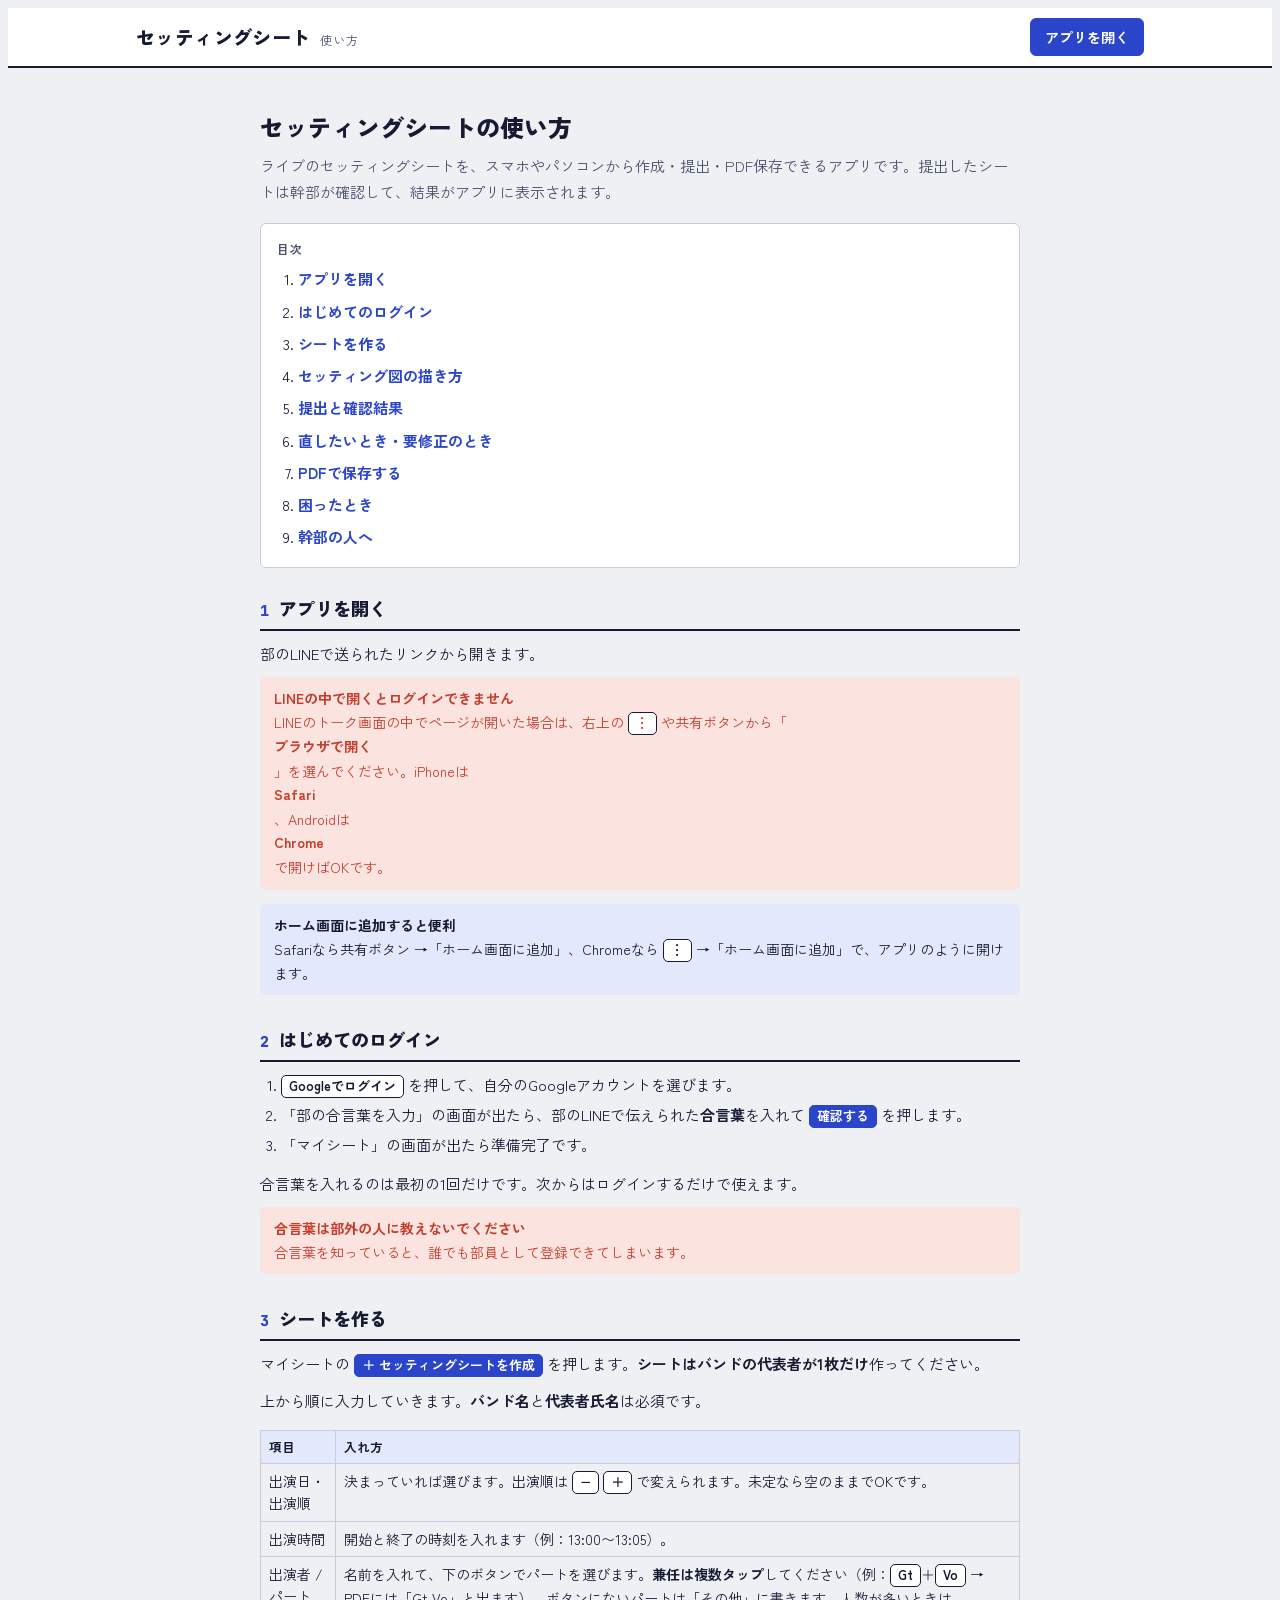
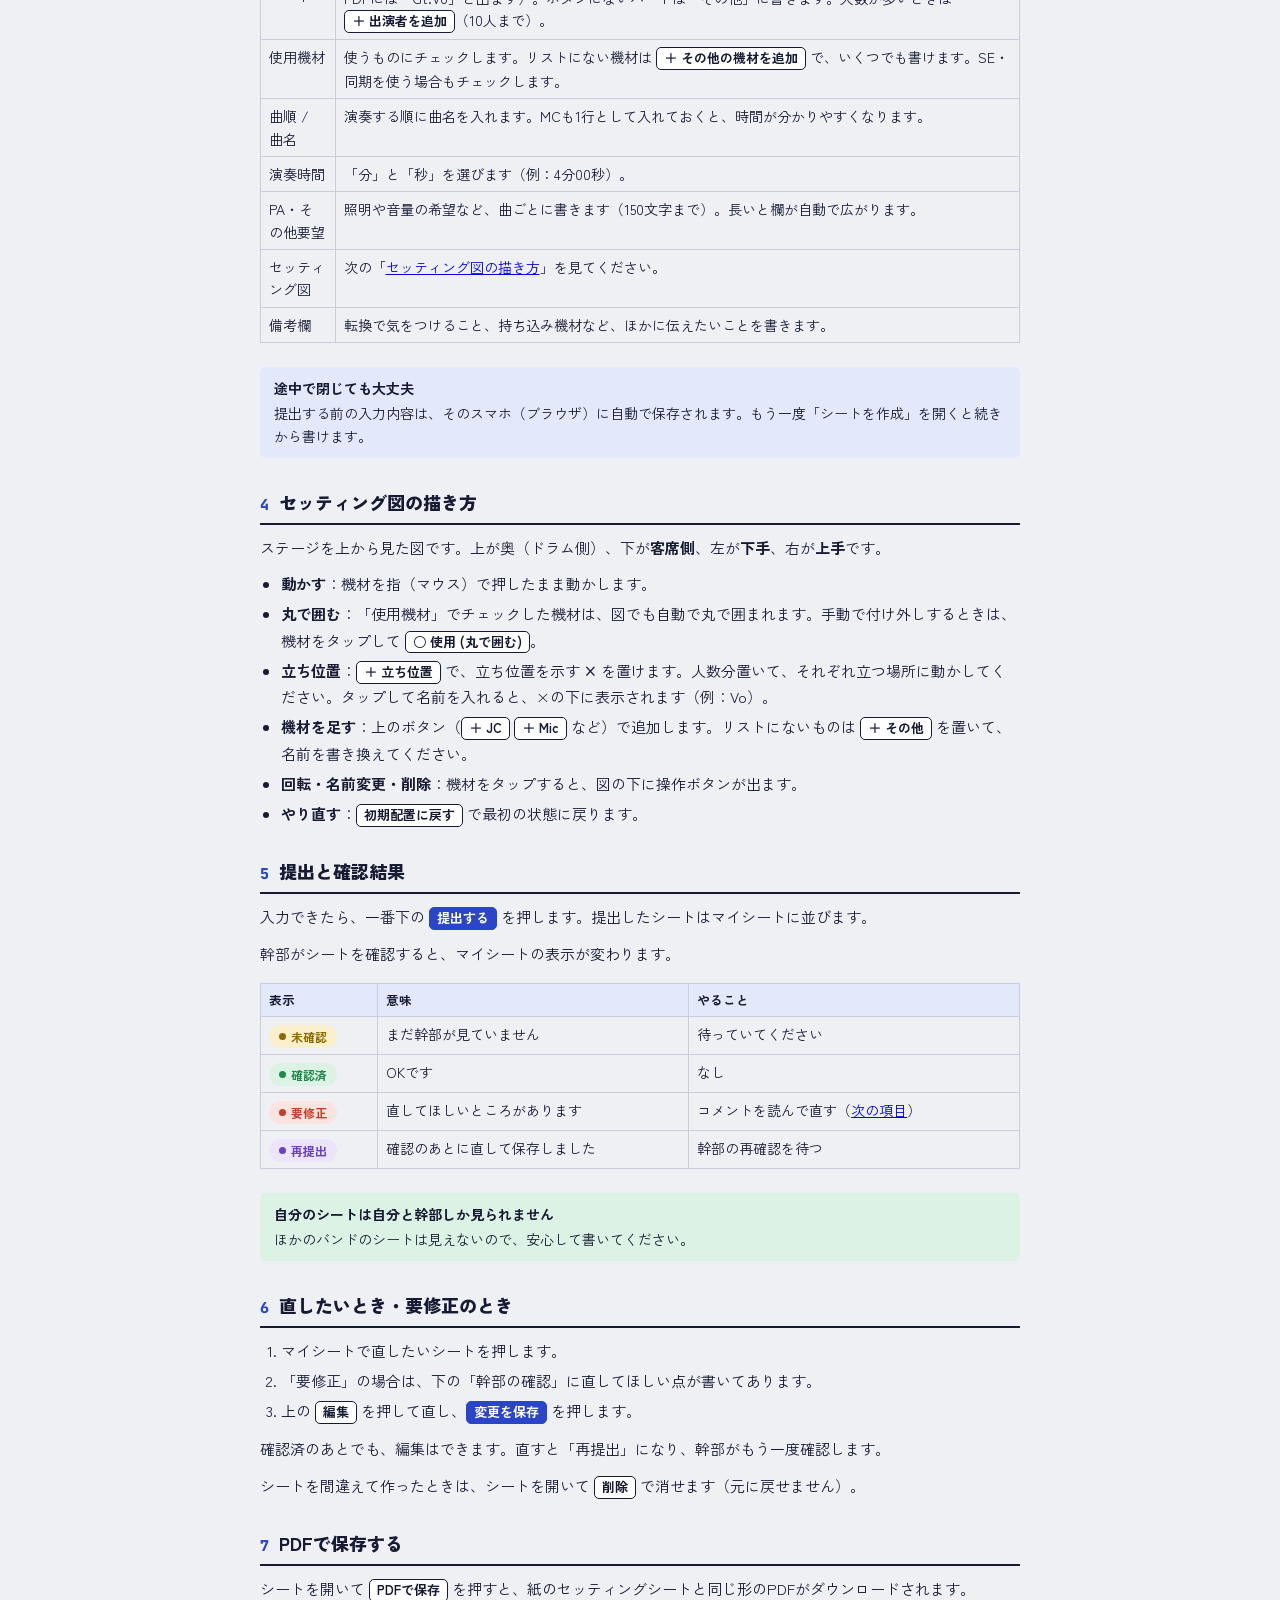
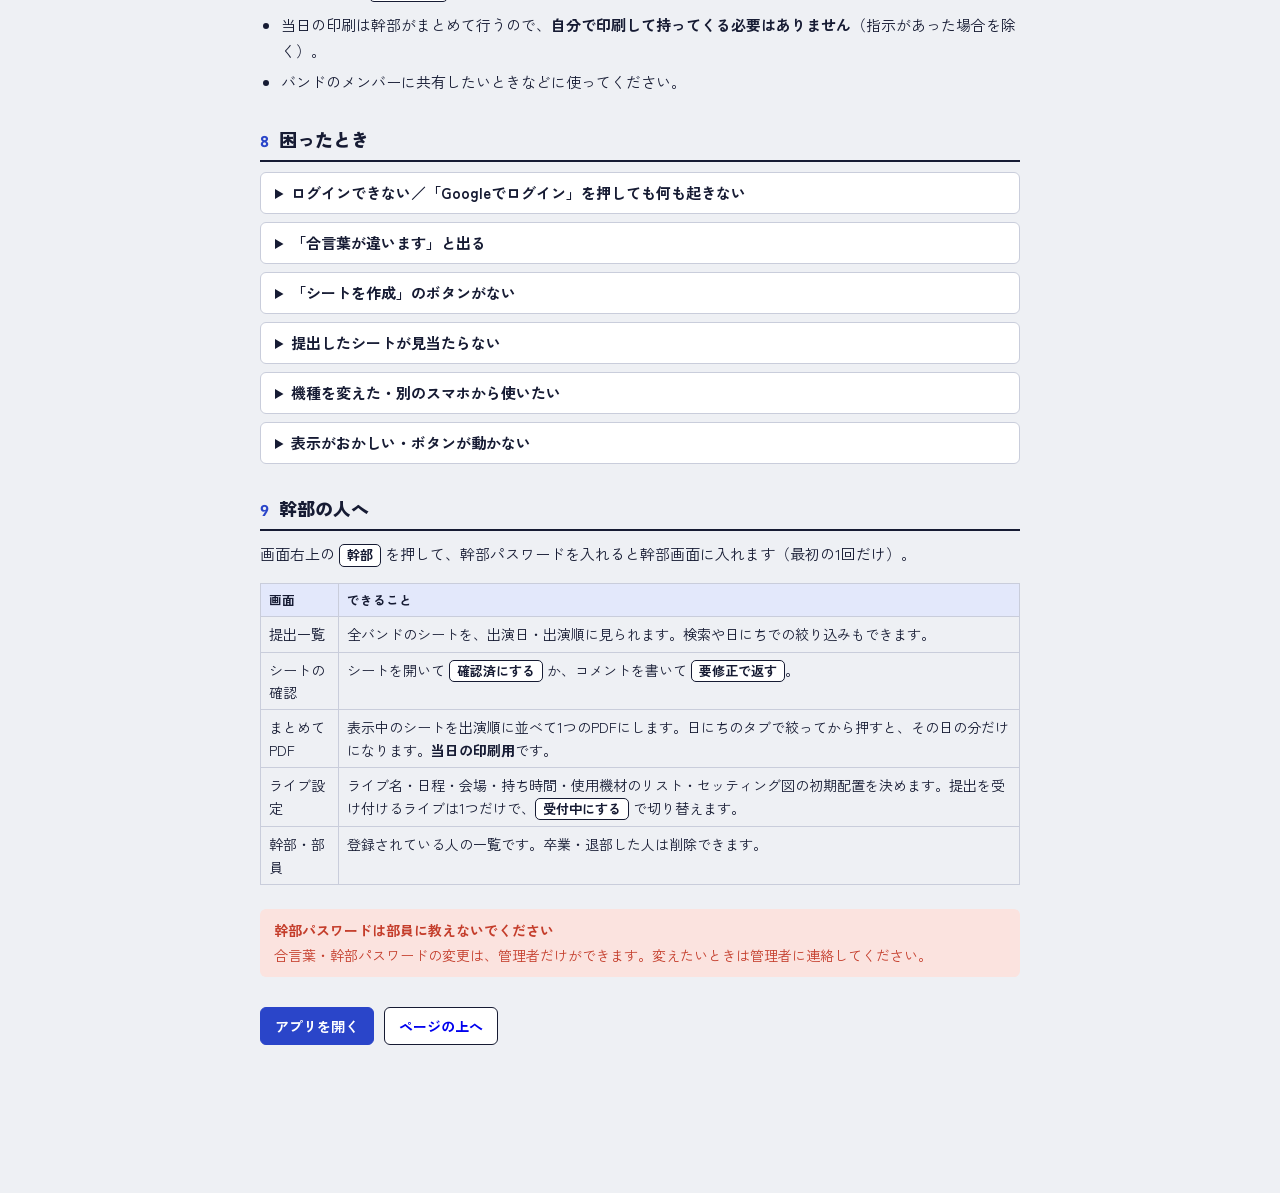
==== commit cfc7a52d: "立ち位置の記号を × に変更 Co-Authored-By: Claude Opus 5.5 <noreply@anthropic.com>" ====
--- a/guide.html
+++ b/guide.html
@@ -115,7 +115,7 @@
     <ul>
       <li><b>動かす</b>：機材を指（マウス）で押したまま動かします。</li>
       <li><b>丸で囲む</b>：「使用機材」でチェックした機材は、図でも自動で丸で囲まれます。手動で付け外しするときは、機材をタップして <span class="ui">○ 使用 (丸で囲む)</span>。</li>
-      <li><b>立ち位置</b>：<span class="ui">＋ 立ち位置</span> で、矢印付きの人のマークを置けます。矢印は向いている方向です。<span class="ui">↺ 15°</span> <span class="ui">↻ 15°</span> で向きを変えられます。</li>
+      <li><b>立ち位置</b>：<span class="ui">＋ 立ち位置</span> で、立ち位置を示す <b>×</b> を置けます。人数分置いて、それぞれ立つ場所に動かしてください。タップして名前を入れると、×の下に表示されます（例：Vo）。</li>
       <li><b>機材を足す</b>：上のボタン（<span class="ui">＋ JC</span> <span class="ui">＋ Mic</span> など）で追加します。リストにないものは <span class="ui">＋ その他</span> を置いて、名前を書き換えてください。</li>
       <li><b>回転・名前変更・削除</b>：機材をタップすると、図の下に操作ボタンが出ます。</li>
       <li><b>やり直す</b>：<span class="ui">初期配置に戻す</span> で最初の状態に戻ります。</li>
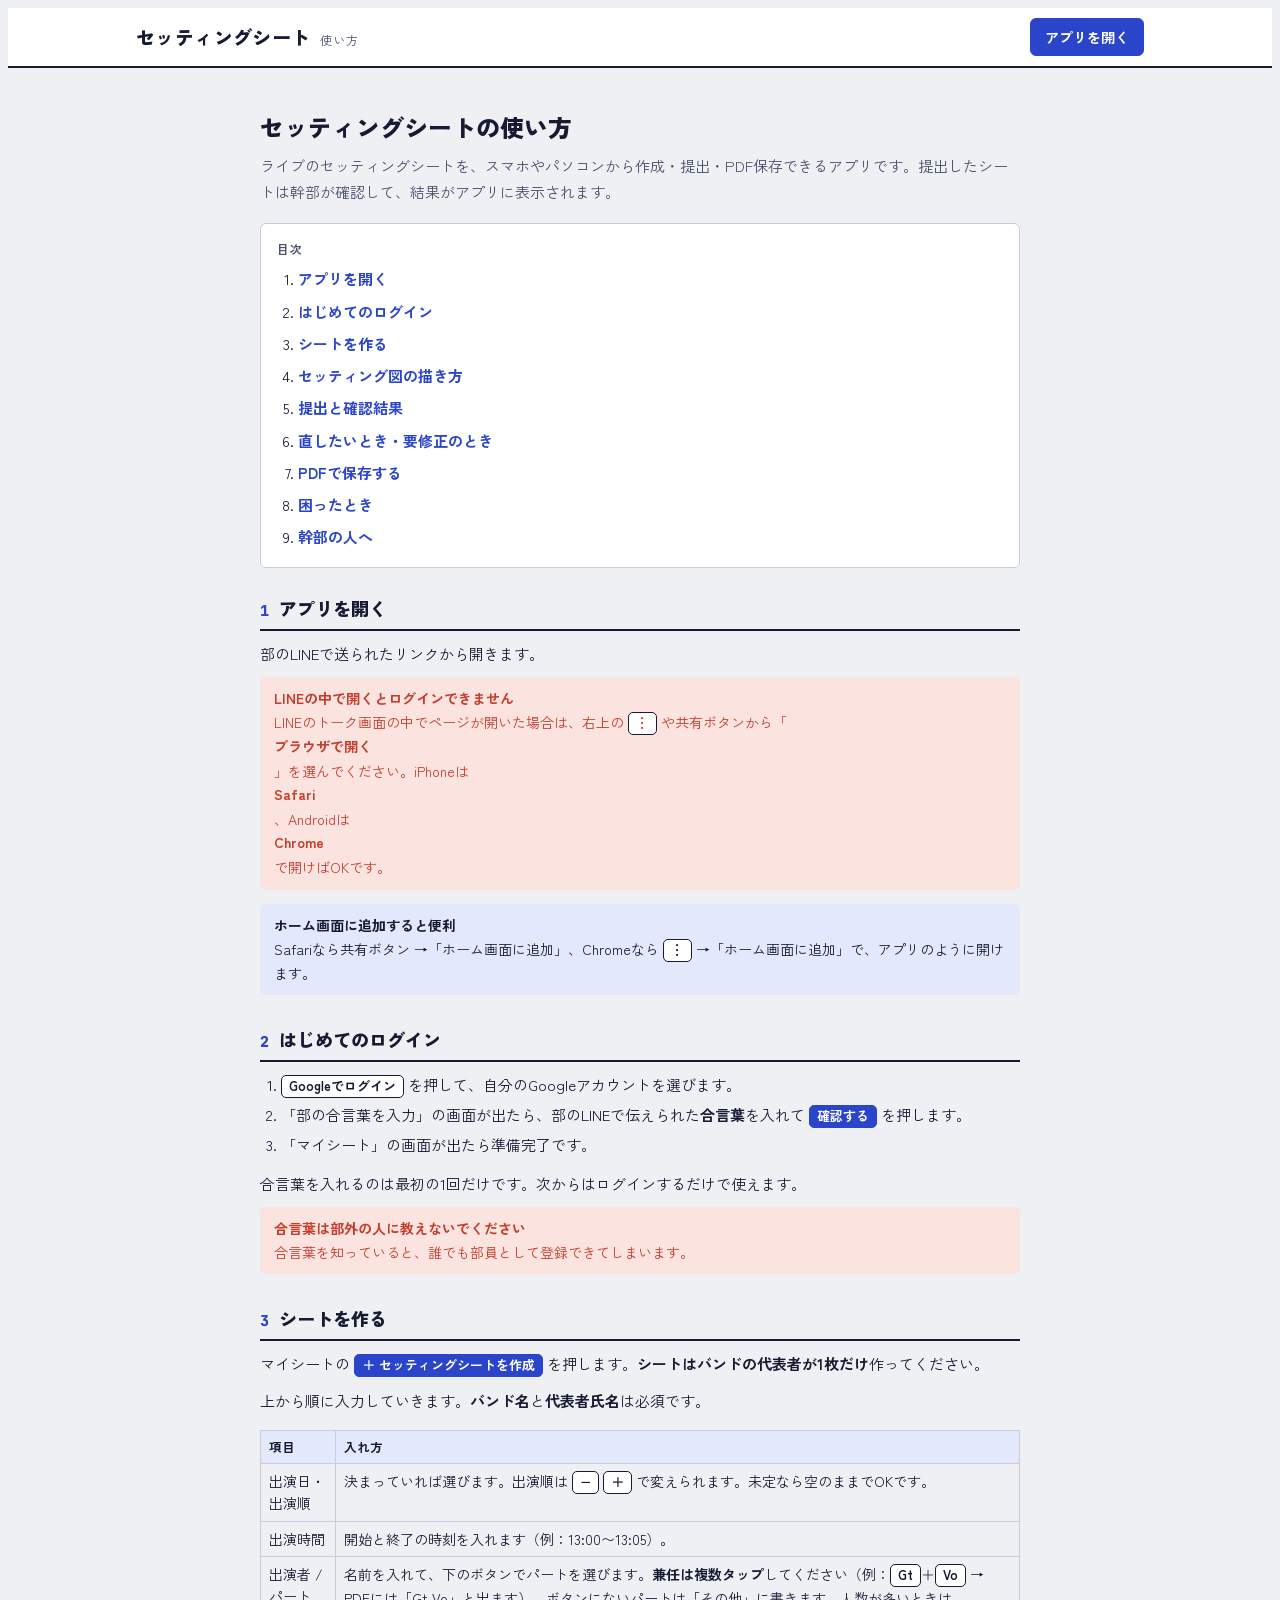
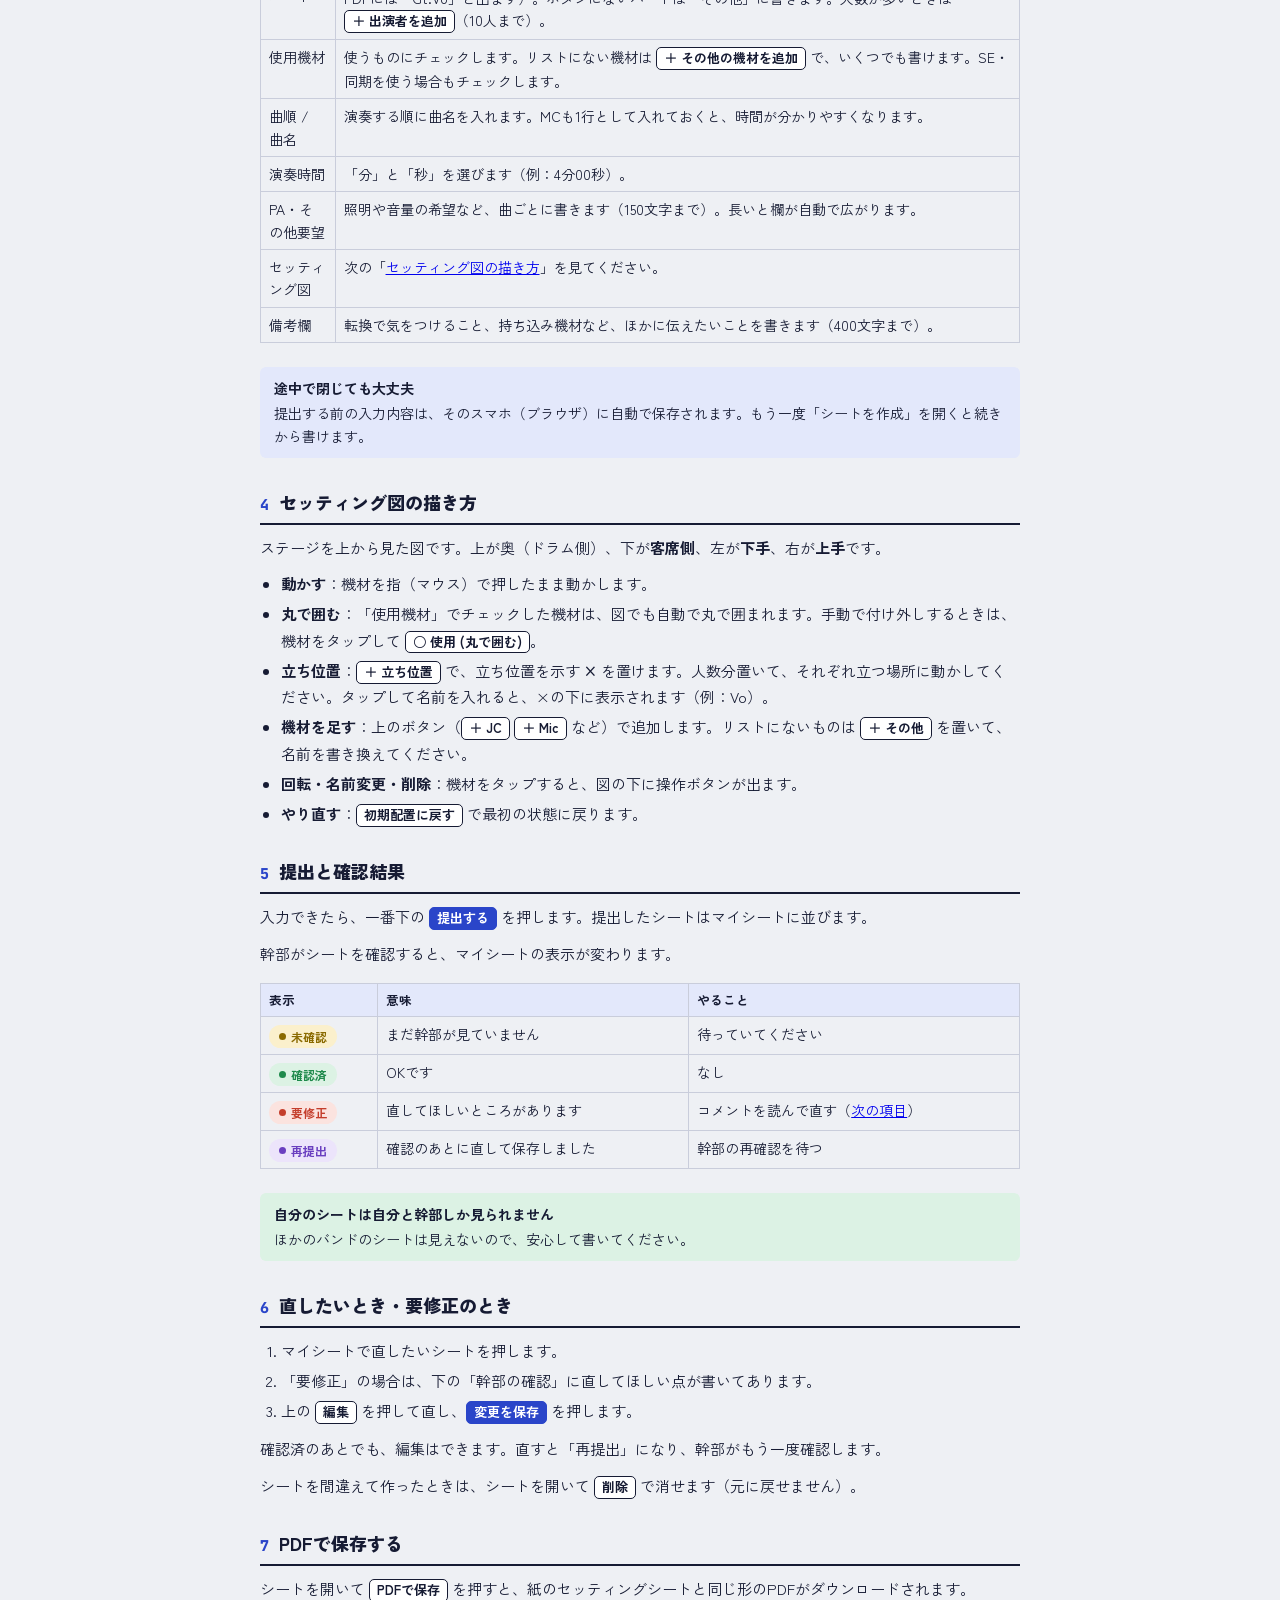
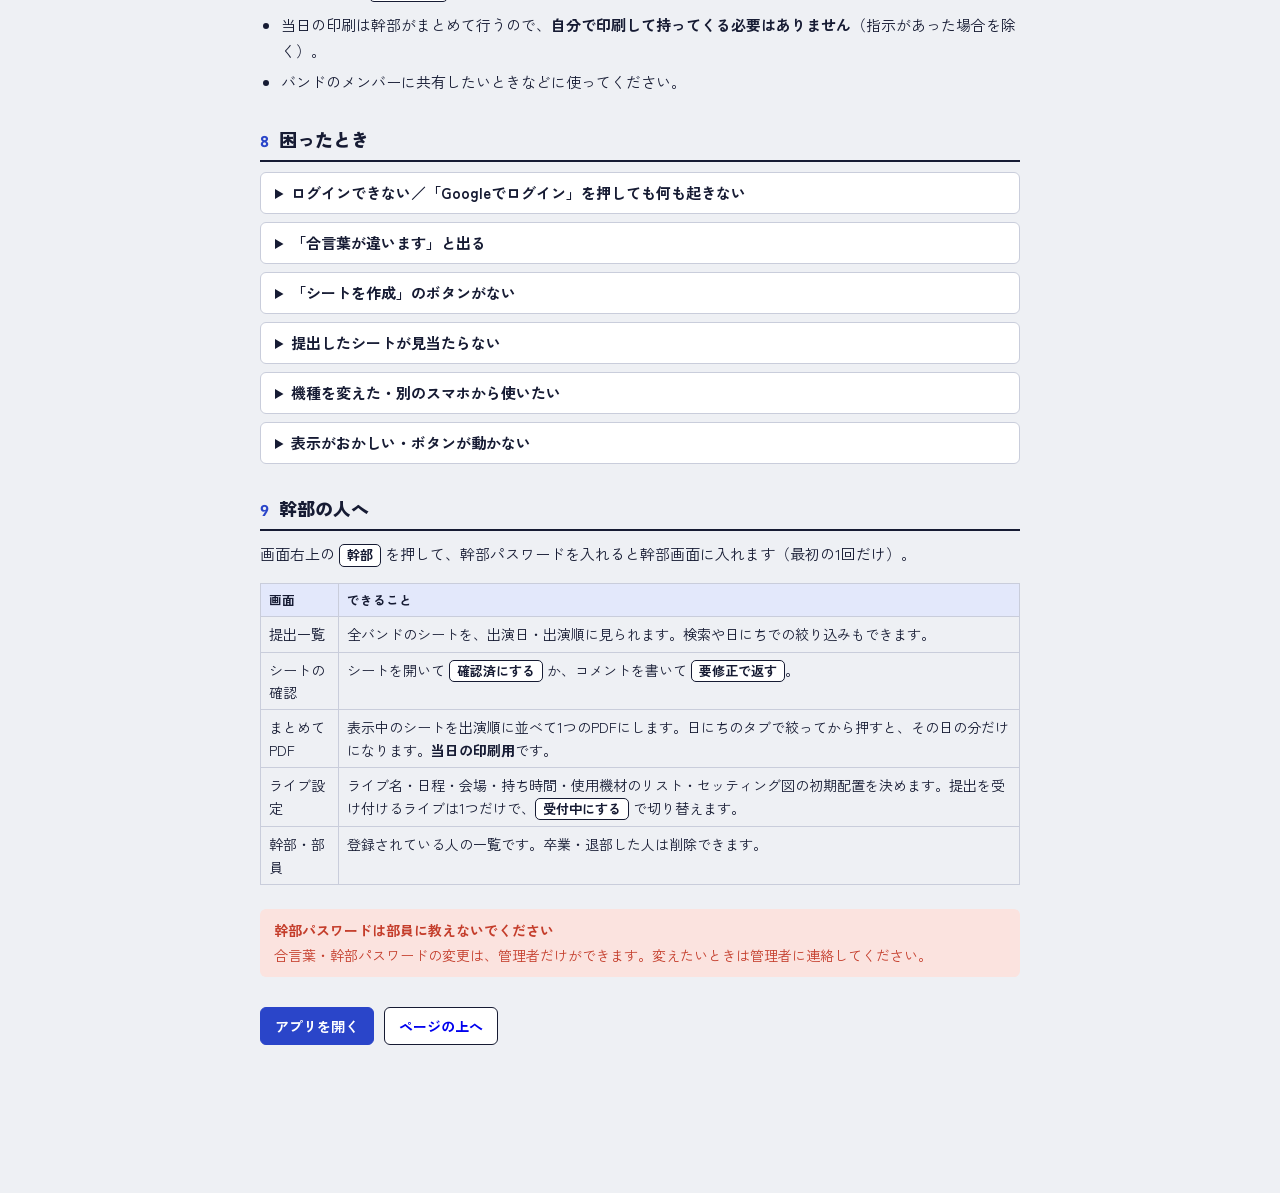
==== commit 27770643: "PDFの備考欄が長いと途切れる問題を修正 備考欄をフッターの手前まで広げ、入りきらないときは文字を小さくして収める。  Co-Authored-By: Claude Opus 5.5 <noreply" ====
--- a/guide.html
+++ b/guide.html
@@ -103,7 +103,7 @@
       <tr><td>演奏時間</td><td>「分」と「秒」を選びます（例：4分00秒）。</td></tr>
       <tr><td>PA・その他要望</td><td>照明や音量の希望など、曲ごとに書きます（150文字まで）。長いと欄が自動で広がります。</td></tr>
       <tr><td>セッティング図</td><td>次の「<a href="#stage">セッティング図の描き方</a>」を見てください。</td></tr>
-      <tr><td>備考欄</td><td>転換で気をつけること、持ち込み機材など、ほかに伝えたいことを書きます。</td></tr>
+      <tr><td>備考欄</td><td>転換で気をつけること、持ち込み機材など、ほかに伝えたいことを書きます（400文字まで）。</td></tr>
     </table></div>
 
     <div class="box tip"><b>途中で閉じても大丈夫</b><p>提出する前の入力内容は、そのスマホ（ブラウザ）に自動で保存されます。もう一度「シートを作成」を開くと続きから書けます。</p></div>
